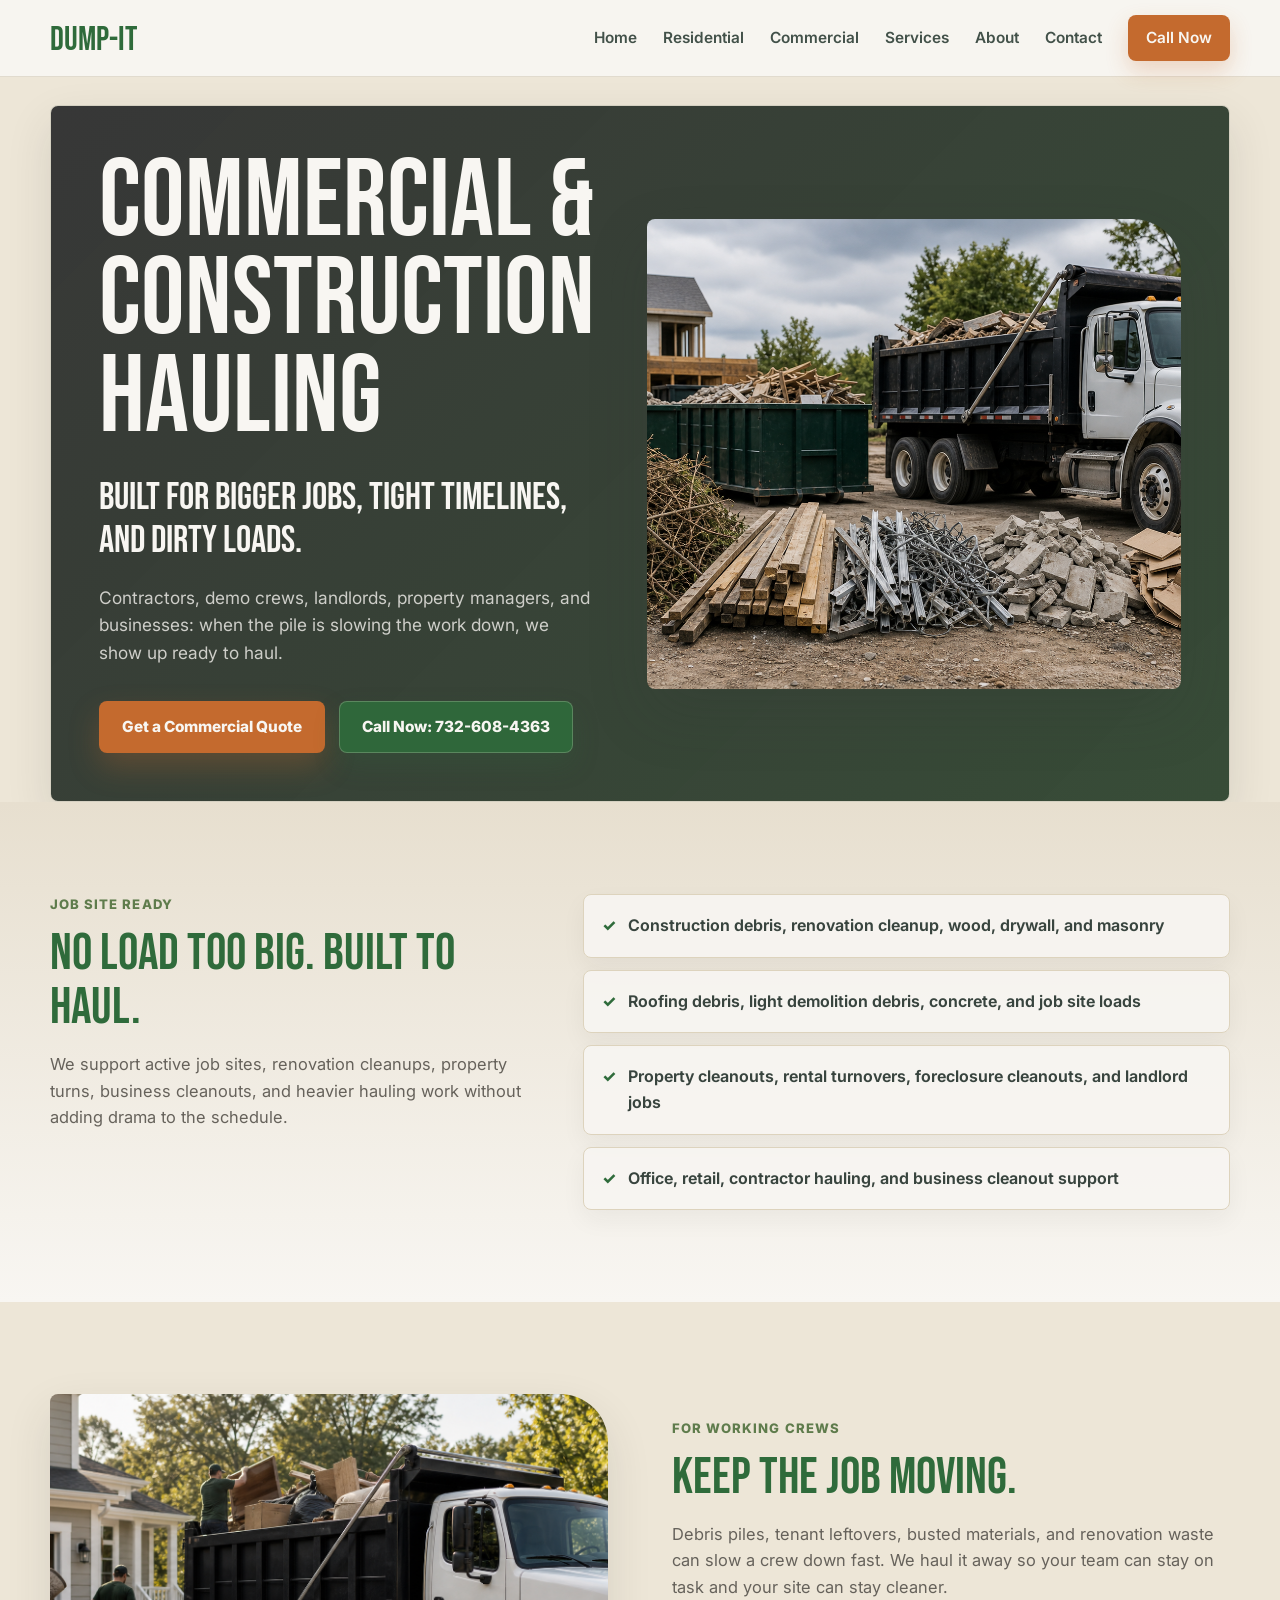
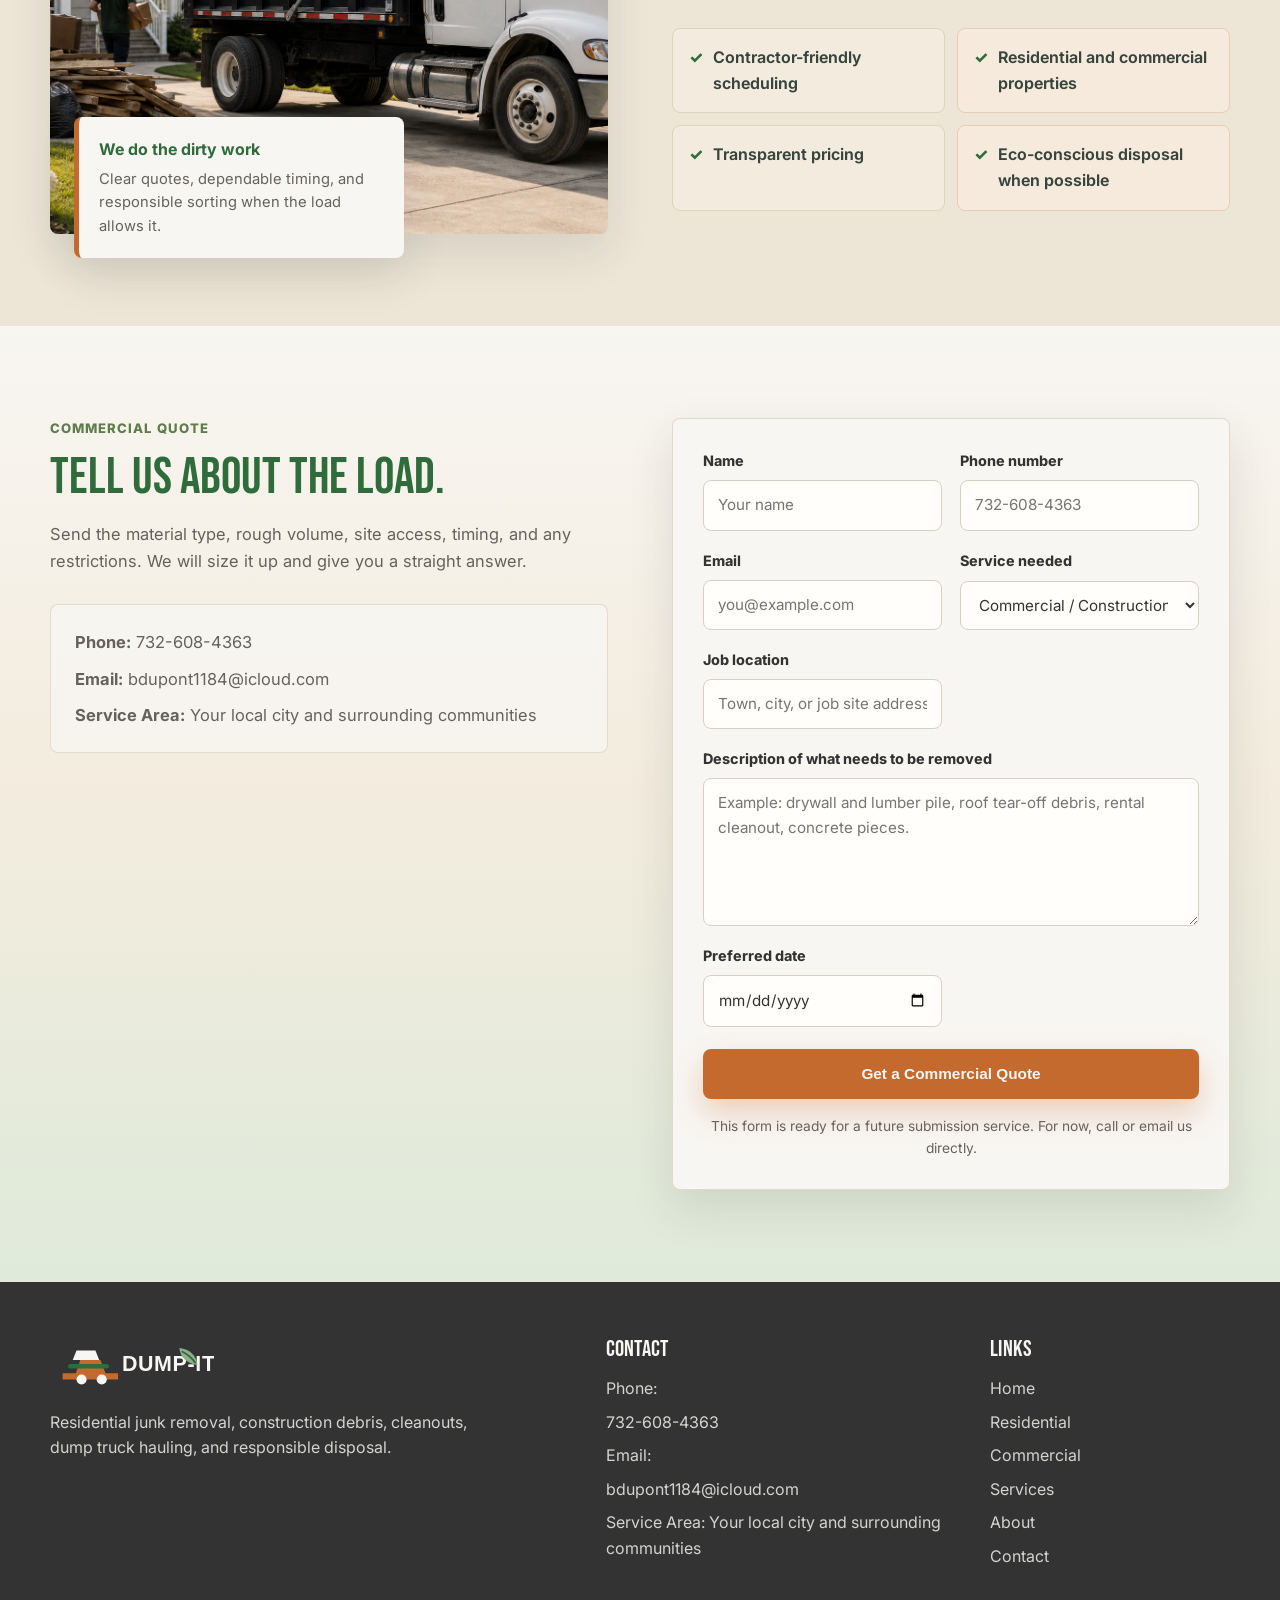
==== commercial.html @ 01b58455 "Add residential and commercial service paths" ====
<!DOCTYPE html>
<html lang="en">
  <head>
    <meta charset="UTF-8" />
    <meta name="viewport" content="width=device-width, initial-scale=1.0" />
    <meta
      name="description"
      content="DUMP-IT commercial and construction hauling for contractors, demolition crews, property managers, landlords, and job sites."
    />
    <title>Commercial & Construction Hauling | DUMP-IT</title>
    <link rel="preconnect" href="https://fonts.googleapis.com" />
    <link rel="preconnect" href="https://fonts.gstatic.com" crossorigin />
    <link
      href="https://fonts.googleapis.com/css2?family=Bebas+Neue&family=Inter:wght@400;500;600;700;800&display=swap"
      rel="stylesheet"
    />
    <link rel="stylesheet" href="styles.css" />
  </head>
  <body>
    <header class="site-header">
      <nav class="nav" aria-label="Primary navigation">
        <a class="brand" href="index.html" aria-label="DUMP-IT home">
          <span>DUMP-IT</span>
        </a>

        <button class="nav-toggle" type="button" aria-label="Open menu" aria-expanded="false">
          <span></span>
          <span></span>
          <span></span>
        </button>

        <div class="nav-links" data-nav-links>
          <a href="index.html">Home</a>
          <a href="residential.html">Residential</a>
          <a href="commercial.html">Commercial</a>
          <a href="index.html#services">Services</a>
          <a href="index.html#about">About</a>
          <a href="#contact">Contact</a>
          <a class="nav-call" href="tel:+17326084363">Call Now</a>
        </div>
      </nav>
    </header>

    <main>
      <section class="subpage-hero subpage-hero-dark section-shell">
        <div class="subpage-hero-copy">
          <h1>Commercial & Construction Hauling</h1>
          <p class="hero-tagline">Built for bigger jobs, tight timelines, and dirty loads.</p>
          <p class="hero-copy">
            Contractors, demo crews, landlords, property managers, and businesses:
            when the pile is slowing the work down, we show up ready to haul.
          </p>
          <div class="hero-actions">
            <a class="button button-primary" href="#contact">Get a Commercial Quote</a>
            <a class="button button-call" href="tel:+17326084363">Call Now: 732-608-4363</a>
          </div>
        </div>
        <div class="subpage-media">
          <img src="assets/eco-hauling.png" alt="Commercial hauling bins and sorted construction debris at a job site" />
        </div>
      </section>

      <section class="section section-services">
        <div class="section-shell subpage-grid">
          <div>
            <span class="section-label">Job Site Ready</span>
            <h2>No load too big. Built to haul.</h2>
            <p>
              We support active job sites, renovation cleanups, property turns,
              business cleanouts, and heavier hauling work without adding drama to the schedule.
            </p>
          </div>
          <div class="check-panel">
            <div><span aria-hidden="true">&#10003;</span> Construction debris, renovation cleanup, wood, drywall, and masonry</div>
            <div><span aria-hidden="true">&#10003;</span> Roofing debris, light demolition debris, concrete, and job site loads</div>
            <div><span aria-hidden="true">&#10003;</span> Property cleanouts, rental turnovers, foreclosure cleanouts, and landlord jobs</div>
            <div><span aria-hidden="true">&#10003;</span> Office, retail, contractor hauling, and business cleanout support</div>
          </div>
        </div>
      </section>

      <section class="section section-split">
        <div class="section-shell split-grid">
          <div class="image-stack">
            <img src="assets/hero-dump-truck.png" alt="Dump truck staged for contractor and commercial hauling work" />
            <div class="stack-card">
              <strong>We do the dirty work</strong>
              <span>Clear quotes, dependable timing, and responsible sorting when the load allows it.</span>
            </div>
          </div>
          <div class="split-content">
            <span class="section-label">For Working Crews</span>
            <h2>Keep the job moving.</h2>
            <p>
              Debris piles, tenant leftovers, busted materials, and renovation waste
              can slow a crew down fast. We haul it away so your team can stay on task
              and your site can stay cleaner.
            </p>
            <div class="benefit-list">
              <div><span aria-hidden="true">&#10003;</span> Contractor-friendly scheduling</div>
              <div><span aria-hidden="true">&#10003;</span> Residential and commercial properties</div>
              <div><span aria-hidden="true">&#10003;</span> Transparent pricing</div>
              <div><span aria-hidden="true">&#10003;</span> Eco-conscious disposal when possible</div>
            </div>
          </div>
        </div>
      </section>

      <section class="section section-contact" id="contact">
        <div class="section-shell contact-grid">
          <div class="contact-intro">
            <span class="section-label">Commercial Quote</span>
            <h2>Tell us about the load.</h2>
            <p>
              Send the material type, rough volume, site access, timing, and any
              restrictions. We will size it up and give you a straight answer.
            </p>
            <div class="contact-details">
              <!-- Update these business details here if they change later. -->
              <p><strong>Phone:</strong> <a href="tel:+17326084363">732-608-4363</a></p>
              <p><strong>Email:</strong> <a href="mailto:bdupont1184@icloud.com">bdupont1184@icloud.com</a></p>
              <p><strong>Service Area:</strong> Your local city and surrounding communities</p>
            </div>
          </div>

          <form class="quote-form" action="#" method="post">
            <div class="form-row">
              <label for="name">Name</label>
              <input id="name" name="name" type="text" placeholder="Your name" required />
            </div>
            <div class="form-row">
              <label for="phone">Phone number</label>
              <input id="phone" name="phone" type="tel" placeholder="732-608-4363" required />
            </div>
            <div class="form-row">
              <label for="email">Email</label>
              <input id="email" name="email" type="email" placeholder="you@example.com" />
            </div>
            <div class="form-row">
              <label for="service">Service needed</label>
              <select id="service" name="service" required>
                <option>Commercial / Construction Hauling</option>
                <option>Residential Junk Removal</option>
                <option>Not Sure Yet</option>
              </select>
            </div>
            <div class="form-row">
              <label for="location">Job location</label>
              <input id="location" name="location" type="text" placeholder="Town, city, or job site address" />
            </div>
            <div class="form-row full">
              <label for="description">Description of what needs to be removed</label>
              <textarea
                id="description"
                name="description"
                rows="5"
                placeholder="Example: drywall and lumber pile, roof tear-off debris, rental cleanout, concrete pieces."
              ></textarea>
            </div>
            <div class="form-row">
              <label for="date">Preferred date</label>
              <input id="date" name="date" type="date" />
            </div>
            <button class="button button-primary form-submit" type="submit">Get a Commercial Quote</button>
            <p class="form-note">This form is ready for a future submission service. For now, call or email us directly.</p>
          </form>
        </div>
      </section>
    </main>

    <footer class="footer">
      <div class="section-shell footer-grid">
        <div>
          <a class="brand footer-brand" href="index.html">
            <img class="brand-logo" src="assets/dump-it-logo.svg" alt="DUMP-IT" />
          </a>
          <p>Residential junk removal, construction debris, cleanouts, dump truck hauling, and responsible disposal.</p>
        </div>
        <div>
          <h3>Contact</h3>
          <p>Phone: <a href="tel:+17326084363">732-608-4363</a></p>
          <p>Email: <a href="mailto:bdupont1184@icloud.com">bdupont1184@icloud.com</a></p>
          <p>Service Area: Your local city and surrounding communities</p>
        </div>
        <div>
          <h3>Links</h3>
          <a href="index.html">Home</a>
          <a href="residential.html">Residential</a>
          <a href="commercial.html">Commercial</a>
          <a href="index.html#services">Services</a>
          <a href="index.html#about">About</a>
          <a href="#contact">Contact</a>
        </div>
      </div>
    </footer>

    <script src="script.js"></script>
  </body>
</html>
---- styles.css ----
:root {
  --forest: #2F6B3B;
  --sage: #8FAE8A;
  --sage-soft: #dfeada;
  --moss: #5f7c4c;
  --sand: #E8DFC8;
  --sand-soft: #f3ecde;
  --cream: #F8F6F2;
  --orange: #C46A2E;
  --orange-dark: #9f4f1f;
  --charcoal: #333333;
  --muted: #66625b;
  --line: #ddd3bd;
  --shadow: 0 18px 45px rgba(51, 51, 51, 0.12);
  --radius: 8px;
  --max-width: 1180px;
}

* {
  box-sizing: border-box;
}

html {
  scroll-behavior: smooth;
}

body {
  margin: 0;
  color: var(--charcoal);
  background: #ede6d7;
  font-family: "Inter", Arial, sans-serif;
  line-height: 1.6;
  overflow-x: hidden;
}

img {
  display: block;
  max-width: 100%;
}

a {
  color: inherit;
  text-decoration: none;
}

.site-header {
  position: sticky;
  top: 0;
  z-index: 20;
  background: rgba(248, 246, 242, 0.94);
  border-bottom: 1px solid rgba(222, 216, 202, 0.9);
  backdrop-filter: blur(16px);
}

.nav,
.section-shell {
  width: min(var(--max-width), calc(100% - 40px));
  margin: 0 auto;
}

.nav {
  min-height: 76px;
  display: flex;
  align-items: center;
  justify-content: space-between;
  gap: 24px;
}

.brand {
  display: inline-flex;
  align-items: center;
  gap: 10px;
  color: var(--forest);
  font-family: "Bebas Neue", "Arial Narrow", Arial, sans-serif;
  font-size: 2.15rem;
  font-weight: 400;
  letter-spacing: 0;
}

.brand span {
  display: inline-block;
  padding-top: 3px;
}

.brand-logo {
  width: 152px;
  height: auto;
  display: block;
  filter: drop-shadow(0 10px 18px rgba(31, 75, 53, 0.16));
}

.nav-links {
  display: flex;
  align-items: center;
  gap: 26px;
  color: #425149;
  font-size: 0.96rem;
  font-weight: 600;
}

.nav-links a {
  transition: color 180ms ease;
}

.nav-links a:hover {
  color: var(--forest);
}

.nav-call {
  padding: 11px 18px;
  color: var(--cream) !important;
  background: var(--orange);
  border-radius: var(--radius);
  box-shadow: 0 10px 22px rgba(196, 106, 46, 0.24);
}

.nav-toggle {
  display: none;
  width: 42px;
  height: 42px;
  border: 1px solid var(--line);
  border-radius: var(--radius);
  background: var(--cream);
}

.nav-toggle span {
  display: block;
  width: 18px;
  height: 2px;
  margin: 4px auto;
  background: var(--forest);
}

.hero {
  display: grid;
  grid-template-columns: 0.92fr 1.08fr;
  align-items: center;
  gap: 56px;
  width: min(var(--max-width), calc(100% - 40px));
  margin: 28px auto 0;
  padding: 48px;
  color: var(--cream);
  background:
    linear-gradient(135deg, rgba(51, 51, 51, 0.97), rgba(35, 46, 38, 0.96)),
    repeating-linear-gradient(45deg, rgba(248, 246, 242, 0.04) 0 1px, transparent 1px 14px);
  border: 1px solid rgba(232, 223, 200, 0.24);
  border-radius: 8px;
  box-shadow: var(--shadow);
}

.hero-content h1 {
  margin: 0;
  color: var(--cream);
  font-size: clamp(4rem, 11vw, 8.8rem);
  line-height: 0.86;
  font-family: "Bebas Neue", "Arial Narrow", Arial, sans-serif;
  font-weight: 400;
  letter-spacing: 0;
}

.hero-content,
.split-content,
.about-copy,
.contact-intro {
  min-width: 0;
}

.hero-tagline {
  margin: 28px 0 0;
  max-width: 560px;
  color: var(--sand);
  font-size: clamp(1.55rem, 3vw, 2.45rem);
  line-height: 1.12;
  font-family: "Bebas Neue", "Arial Narrow", Arial, sans-serif;
  font-weight: 400;
}

.hero-copy {
  max-width: 620px;
  margin: 22px 0 0;
  color: rgba(248, 246, 242, 0.78);
  font-size: 1.08rem;
}

.hero-actions {
  display: flex;
  flex-wrap: wrap;
  gap: 14px;
  margin-top: 34px;
}

.button {
  display: inline-flex;
  min-height: 50px;
  align-items: center;
  justify-content: center;
  border: 1px solid transparent;
  border-radius: var(--radius);
  padding: 13px 22px;
  font-size: 0.96rem;
  font-weight: 800;
  transition: transform 180ms ease, box-shadow 180ms ease, background 180ms ease, border-color 180ms ease;
}

.button:hover {
  transform: translateY(-2px);
}

.button-primary {
  color: var(--cream);
  background: var(--orange);
  box-shadow: 0 14px 30px rgba(196, 106, 46, 0.28);
}

.button-primary:hover {
  background: var(--orange-dark);
  box-shadow: 0 18px 36px rgba(196, 106, 46, 0.34);
}

.button-secondary {
  color: var(--forest);
  background: var(--cream);
  border-color: var(--line);
}

.button-secondary:hover {
  background: var(--sage-soft);
  border-color: var(--sage);
}

.button-call {
  color: var(--cream);
  background: rgba(47, 107, 59, 0.92);
  border-color: rgba(143, 174, 138, 0.45);
  box-shadow: 0 12px 26px rgba(47, 107, 59, 0.22);
}

.button-call:hover {
  background: var(--forest);
  box-shadow: 0 16px 32px rgba(47, 107, 59, 0.28);
}

.hero-media {
  position: relative;
  min-height: 520px;
  overflow: hidden;
  border-radius: 8px;
  background: var(--sand);
  box-shadow: 0 24px 60px rgba(0, 0, 0, 0.26);
}

.hero-media img {
  width: 100%;
  height: 100%;
  min-height: 520px;
  object-fit: cover;
}

.hero-note {
  position: absolute;
  right: 22px;
  bottom: 22px;
  width: min(280px, calc(100% - 44px));
  padding: 18px;
  color: var(--charcoal);
  background: rgba(248, 246, 242, 0.92);
  border: 1px solid rgba(255, 255, 255, 0.68);
  border-left: 5px solid var(--orange);
  border-radius: var(--radius);
  box-shadow: 0 16px 34px rgba(31, 75, 53, 0.16);
  backdrop-filter: blur(14px);
}

.path-section {
  padding: 30px 0 68px;
}

.path-grid {
  display: grid;
  grid-template-columns: repeat(2, minmax(0, 1fr));
  gap: 22px;
}

.path-card {
  min-height: 310px;
  padding: 32px;
  display: flex;
  flex-direction: column;
  align-items: flex-start;
  background:
    linear-gradient(180deg, rgba(248, 246, 242, 0.98), rgba(243, 236, 222, 0.94));
  border: 1px solid rgba(222, 216, 202, 0.95);
  border-radius: var(--radius);
  box-shadow: var(--shadow);
  transition: transform 180ms ease, box-shadow 180ms ease, border-color 180ms ease;
}

.path-card:hover {
  transform: translateY(-5px);
  border-color: rgba(47, 107, 59, 0.32);
  box-shadow: 0 22px 48px rgba(51, 51, 51, 0.14);
}

.path-card h3 {
  font-size: 2rem;
}

.path-card p {
  flex: 1;
  margin: 12px 0 24px;
  color: var(--muted);
}

.path-card .button {
  width: 100%;
}

.hero-note strong,
.hero-note span {
  display: block;
}

.hero-note strong {
  color: var(--forest);
  font-size: 0.98rem;
}

.hero-note span {
  margin-top: 4px;
  color: var(--muted);
  font-size: 0.88rem;
}

.section {
  padding: 92px 0;
}

.section-services,
.section-process {
  background: linear-gradient(180deg, #e7dfcf 0%, var(--cream) 100%);
}

.section-heading {
  max-width: 720px;
  margin-bottom: 38px;
}

.section-heading.compact {
  text-align: center;
  margin-inline: auto;
}

.section-label {
  display: block;
  margin-bottom: 12px;
  color: var(--moss);
  font-size: 0.82rem;
  font-weight: 800;
  letter-spacing: 0.08em;
  text-transform: uppercase;
}

h2 {
  margin: 0;
  color: var(--forest);
  font-size: clamp(2rem, 4vw, 3.7rem);
  line-height: 1.05;
  font-family: "Bebas Neue", "Arial Narrow", Arial, sans-serif;
  font-weight: 400;
  letter-spacing: 0;
}

h3 {
  margin: 0;
  color: var(--charcoal);
  line-height: 1.2;
  font-family: "Bebas Neue", "Arial Narrow", Arial, sans-serif;
  font-size: 1.45rem;
  font-weight: 400;
  letter-spacing: 0.01em;
}

.section-heading p,
.split-content p,
.about-copy p,
.contact-intro p {
  color: var(--muted);
  font-size: 1.03rem;
}

.service-grid {
  display: grid;
  grid-template-columns: repeat(2, 1fr);
  gap: 16px;
}

.service-card {
  min-height: 178px;
  padding: 28px;
  display: grid;
  grid-template-columns: auto 1fr;
  align-items: start;
  column-gap: 18px;
  background: rgba(248, 246, 242, 0.92);
  border: 1px solid rgba(222, 216, 202, 0.82);
  border-radius: var(--radius);
  box-shadow: 0 10px 28px rgba(39, 48, 43, 0.06);
  transition: transform 180ms ease, box-shadow 180ms ease, border-color 180ms ease;
}

.service-card:hover {
  transform: translateY(-5px);
  border-color: rgba(196, 106, 46, 0.4);
  box-shadow: 0 20px 42px rgba(51, 51, 51, 0.1), 0 10px 24px rgba(196, 106, 46, 0.12);
}

.icon-wrap {
  width: 48px;
  height: 48px;
  display: grid;
  place-items: center;
  margin-bottom: 22px;
  color: var(--forest);
  background: var(--sage-soft);
  border-radius: var(--radius);
}

.service-card .icon-wrap {
  grid-row: span 2;
  margin-bottom: 0;
}

.service-card:nth-child(even) .icon-wrap {
  color: var(--orange);
  background: #f4ddcd;
}

.icon-wrap svg {
  width: 26px;
  height: 26px;
  fill: currentColor;
}

.service-card p,
.process-step p {
  color: var(--muted);
  margin-bottom: 0;
}

.service-card p {
  grid-column: 2;
  margin-top: 8px;
}

.split-grid,
.about-grid,
.contact-grid {
  display: grid;
  grid-template-columns: 1fr 1fr;
  align-items: center;
  gap: 64px;
}

.image-stack {
  position: relative;
}

.image-stack img,
.about-media img {
  width: 100%;
  min-height: 440px;
  object-fit: cover;
  border-radius: 8px 48px 8px 8px;
  box-shadow: var(--shadow);
}

.stack-card {
  position: absolute;
  left: 24px;
  bottom: -24px;
  width: min(330px, calc(100% - 48px));
  padding: 20px;
  background: var(--cream);
  border-left: 5px solid var(--orange);
  border-radius: var(--radius);
  box-shadow: var(--shadow);
}

.stack-card strong,
.stack-card span {
  display: block;
}

.stack-card strong {
  color: var(--forest);
}

.stack-card span {
  margin-top: 5px;
  color: var(--muted);
  font-size: 0.92rem;
}

.benefit-list {
  display: grid;
  grid-template-columns: repeat(2, minmax(0, 1fr));
  gap: 12px;
  margin-top: 28px;
}

.benefit-list div {
  display: flex;
  align-items: flex-start;
  gap: 10px;
  min-height: 58px;
  padding: 16px;
  background: var(--sand-soft);
  border: 1px solid var(--line);
  border-radius: var(--radius);
  color: #38443e;
  font-weight: 650;
}

.benefit-list div:nth-child(even) {
  background: #f5eadc;
  border-color: #e7cdb7;
}

.benefit-list span {
  color: var(--forest);
  font-weight: 800;
}

.process-grid {
  display: grid;
  grid-template-columns: repeat(3, 1fr);
  gap: 22px;
  counter-reset: steps;
}

.process-step {
  position: relative;
  overflow: hidden;
  min-height: 245px;
  padding: 34px;
  background: var(--forest);
  border-radius: var(--radius);
  color: var(--cream);
}

.process-step:nth-child(2) {
  background: #5e7d54;
}

.process-step:nth-child(3) {
  background: var(--moss);
}

.process-step span {
  display: block;
  margin-bottom: 54px;
  color: rgba(248, 246, 242, 0.68);
  font-size: 0.95rem;
  font-weight: 800;
}

.process-step h3 {
  color: var(--cream);
  font-size: 1.35rem;
}

.process-step p {
  color: rgba(248, 246, 242, 0.78);
}

.about-grid {
  align-items: stretch;
}

.about-media {
  position: relative;
}

.about-copy {
  align-self: center;
}

.about-copy p {
  max-width: 610px;
}

.section-contact {
  background: linear-gradient(180deg, var(--cream) 0%, var(--sand-soft) 48%, var(--sage-soft) 100%);
}

.subpage-hero {
  display: grid;
  grid-template-columns: 0.92fr 1.08fr;
  align-items: center;
  gap: 52px;
  margin: 28px auto 0;
  padding: 48px;
  color: var(--charcoal);
  background:
    linear-gradient(135deg, rgba(248, 246, 242, 0.98), rgba(232, 223, 200, 0.86));
  border: 1px solid rgba(222, 216, 202, 0.95);
  border-radius: var(--radius);
  box-shadow: var(--shadow);
}

.subpage-hero-dark {
  color: var(--cream);
  background:
    linear-gradient(135deg, rgba(51, 51, 51, 0.98), rgba(47, 70, 48, 0.96)),
    repeating-linear-gradient(45deg, rgba(248, 246, 242, 0.04) 0 1px, transparent 1px 15px);
}

.subpage-hero h1 {
  margin: 0;
  color: var(--forest);
  font-size: clamp(3.5rem, 8.5vw, 7rem);
  line-height: 0.9;
  font-family: "Bebas Neue", "Arial Narrow", Arial, sans-serif;
  font-weight: 400;
  letter-spacing: 0;
}

.subpage-hero-dark h1,
.subpage-hero-dark .hero-tagline {
  color: var(--cream);
}

.subpage-hero-dark .hero-copy {
  color: rgba(248, 246, 242, 0.78);
}

.subpage-hero:not(.subpage-hero-dark) .hero-copy {
  color: var(--muted);
}

.subpage-media {
  overflow: hidden;
  border-radius: 8px 48px 8px 8px;
  box-shadow: 0 24px 60px rgba(51, 51, 51, 0.18);
}

.subpage-media img {
  width: 100%;
  min-height: 470px;
  object-fit: cover;
}

.subpage-grid {
  display: grid;
  grid-template-columns: 0.85fr 1.15fr;
  gap: 54px;
  align-items: start;
}

.subpage-grid p {
  color: var(--muted);
  font-size: 1.03rem;
}

.check-panel {
  display: grid;
  gap: 12px;
}

.check-panel div {
  display: flex;
  gap: 12px;
  padding: 18px;
  color: #38443e;
  background: rgba(248, 246, 242, 0.9);
  border: 1px solid var(--line);
  border-radius: var(--radius);
  box-shadow: 0 10px 24px rgba(39, 48, 43, 0.05);
  font-weight: 650;
}

.check-panel span {
  color: var(--forest);
  font-weight: 800;
}

.contact-grid {
  align-items: start;
}

.contact-details {
  margin-top: 30px;
  padding: 24px;
  background: rgba(248, 246, 242, 0.78);
  border: 1px solid rgba(222, 216, 202, 0.85);
  border-radius: var(--radius);
}

.contact-details p {
  margin: 0 0 10px;
}

.contact-details p:last-child {
  margin-bottom: 0;
}

.quote-form {
  display: grid;
  grid-template-columns: repeat(2, 1fr);
  gap: 18px;
  padding: 30px;
  background: var(--cream);
  border: 1px solid rgba(222, 216, 202, 0.9);
  border-radius: var(--radius);
  box-shadow: var(--shadow);
}

.form-row {
  display: grid;
  gap: 8px;
}

.form-row.full,
.form-submit,
.form-note {
  grid-column: 1 / -1;
}

label {
  color: var(--charcoal);
  font-size: 0.9rem;
  font-weight: 750;
}

input,
select,
textarea {
  width: 100%;
  min-height: 48px;
  border: 1px solid #d7d0c1;
  border-radius: var(--radius);
  padding: 12px 14px;
  color: var(--charcoal);
  background: #fffefb;
  font: inherit;
  font-size: 0.95rem;
  outline: none;
  transition: border-color 160ms ease, box-shadow 160ms ease;
}

textarea {
  resize: vertical;
}

input:focus,
select:focus,
textarea:focus {
  border-color: var(--orange);
  box-shadow: 0 0 0 4px rgba(196, 106, 46, 0.2);
}

.form-submit {
  width: 100%;
  margin-top: 4px;
  cursor: pointer;
}

.form-note {
  margin: -2px 0 0;
  color: var(--muted);
  font-size: 0.86rem;
  text-align: center;
}

.footer {
  padding: 54px 0;
  color: rgba(248, 246, 242, 0.82);
  background: var(--charcoal);
}

.footer-grid {
  display: grid;
  grid-template-columns: 1.5fr 1fr 0.7fr;
  gap: 42px;
}

.footer-brand {
  color: var(--cream);
}

.footer .brand-logo {
  width: 164px;
  filter: none;
}

.footer h3 {
  color: var(--cream);
  margin-bottom: 12px;
}

.footer p {
  max-width: 440px;
  margin: 8px 0;
}

.footer a:not(.brand) {
  display: block;
  margin: 8px 0;
  color: rgba(248, 246, 242, 0.82);
}

.footer a:hover {
  color: var(--cream);
}

@media (max-width: 960px) {
  .hero,
  .subpage-hero,
  .split-grid,
  .about-grid,
  .contact-grid,
  .subpage-grid {
    grid-template-columns: 1fr;
  }

  .hero,
  .subpage-hero {
    gap: 34px;
    padding: 38px;
  }

  .hero-media,
  .hero-media img {
    min-height: 430px;
  }

  .service-grid,
  .process-grid,
  .path-grid,
  .footer-grid {
    grid-template-columns: 1fr 1fr;
  }

  .contact-intro {
    max-width: 680px;
  }
}

@media (max-width: 760px) {
  .nav,
  .section-shell {
    width: min(100% - 28px, var(--max-width));
  }

  .nav {
    min-height: 66px;
  }

  .nav-toggle {
    display: block;
  }

  .nav-links {
    position: absolute;
    top: 66px;
    left: 14px;
    right: 14px;
    display: none;
    flex-direction: column;
    align-items: stretch;
    gap: 0;
    padding: 12px;
    background: var(--cream);
    border: 1px solid var(--line);
    border-radius: var(--radius);
    box-shadow: var(--shadow);
  }

  .nav-links.is-open {
    display: flex;
  }

  .nav-links a {
    padding: 13px 12px;
  }

  .nav-call {
    margin-top: 6px;
    text-align: center;
  }

  .hero {
    width: min(100% - 28px, var(--max-width));
    padding: 30px 22px 32px;
  }

  .subpage-hero {
    width: min(100% - 28px, var(--max-width));
    padding: 30px 22px 32px;
  }

  .hero-content h1 {
    font-size: clamp(2.85rem, 15.5vw, 4rem);
  }

  .subpage-hero h1 {
    font-size: clamp(2.8rem, 14.5vw, 4.2rem);
  }

  .hero-copy {
    max-width: 100%;
    font-size: 1rem;
    overflow-wrap: break-word;
  }

  .hero-media,
  .hero-media img,
  .subpage-media img,
  .image-stack img,
  .about-media img {
    min-height: 320px;
  }

  .hero-note {
    position: static;
    width: auto;
    margin: 14px;
  }

  .section {
    padding: 66px 0;
  }

  .section-heading {
    margin-bottom: 28px;
  }

  .service-grid,
  .process-grid,
  .benefit-list,
  .path-grid,
  .footer-grid,
  .quote-form {
    grid-template-columns: 1fr;
  }

  .quote-form {
    padding: 22px;
  }

  .stack-card {
    position: static;
    width: auto;
    margin: 14px 0 0;
  }
}

@media (max-width: 480px) {
  .brand {
    font-size: 1.82rem;
  }

  .brand-logo {
    width: 126px;
  }

  .hero-actions {
    flex-direction: column;
  }

  .button {
    width: 100%;
  }

  .service-card,
  .process-step,
  .path-card {
    padding: 24px;
  }

  .service-card {
    grid-template-columns: 1fr;
  }

  .service-card .icon-wrap,
  .service-card p {
    grid-column: 1;
  }
}

@media (prefers-reduced-motion: reduce) {
  *,
  *::before,
  *::after {
    scroll-behavior: auto !important;
    transition: none !important;
  }
}
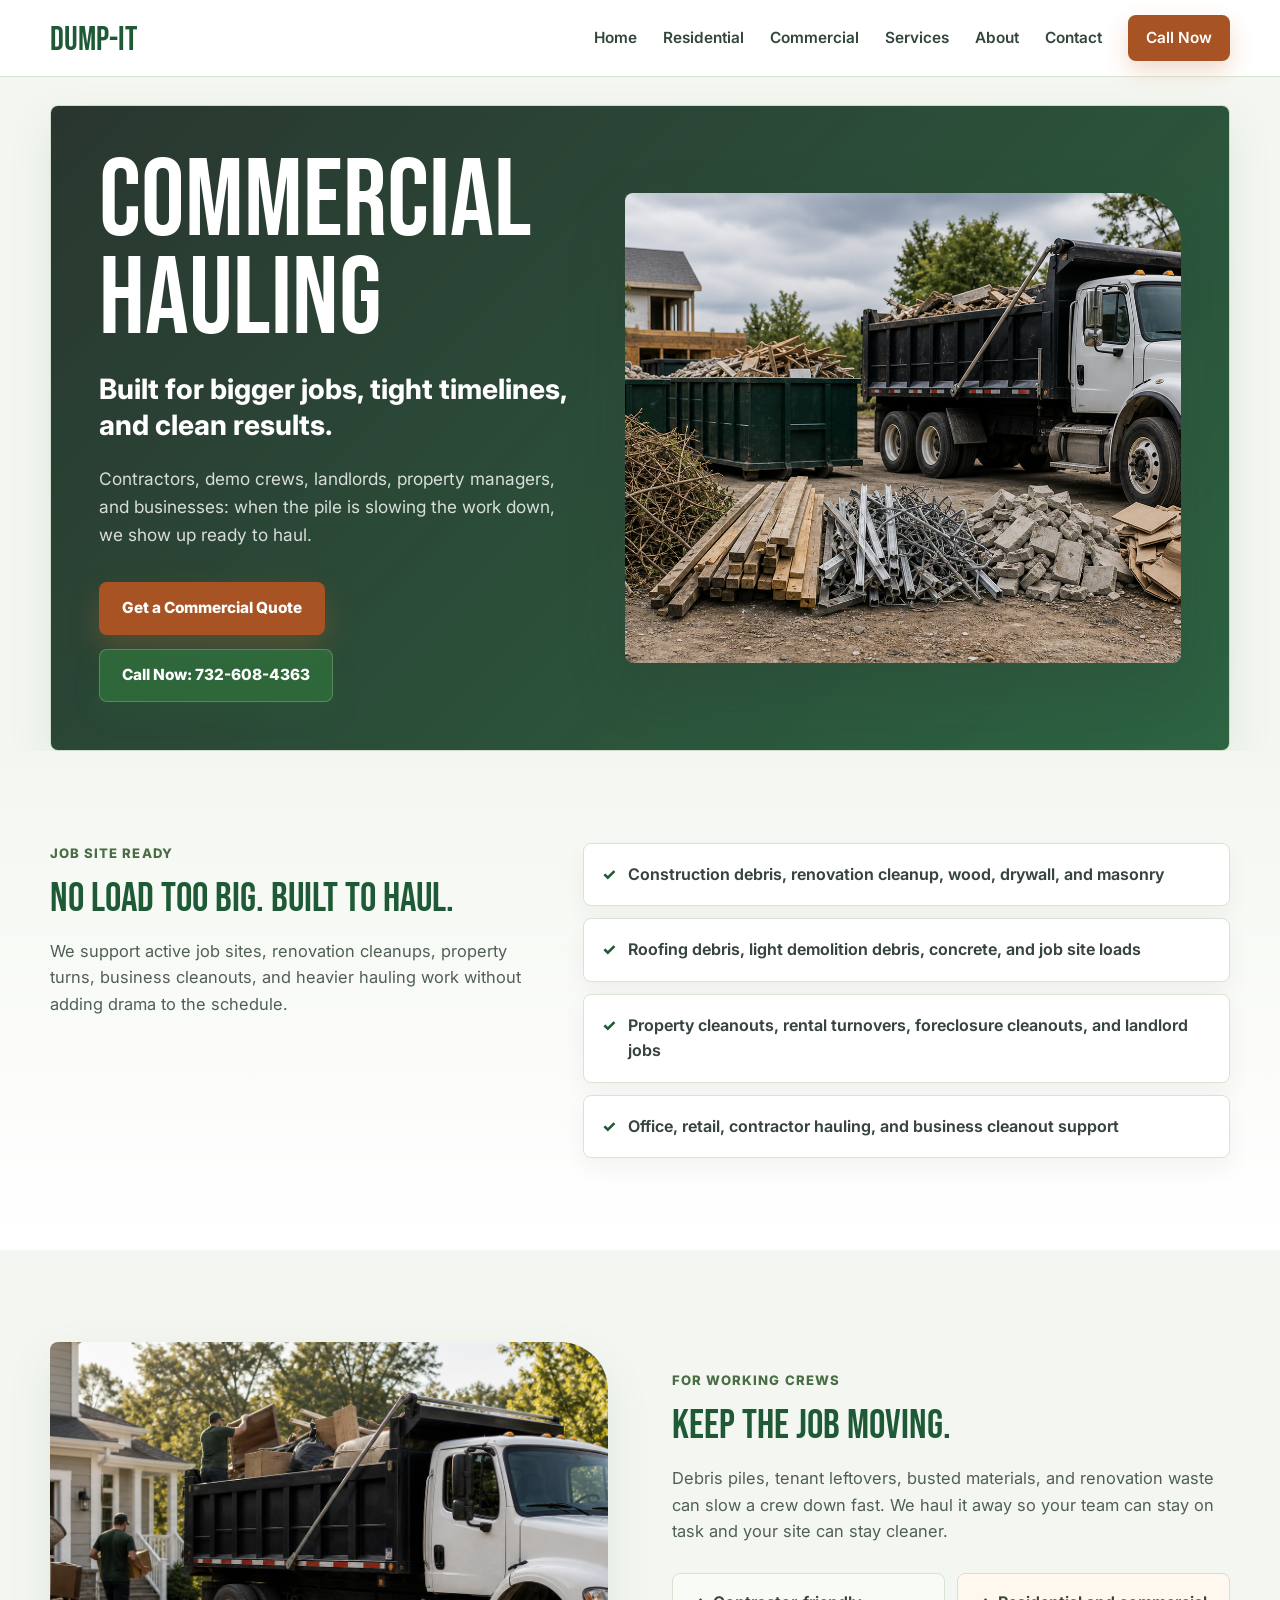
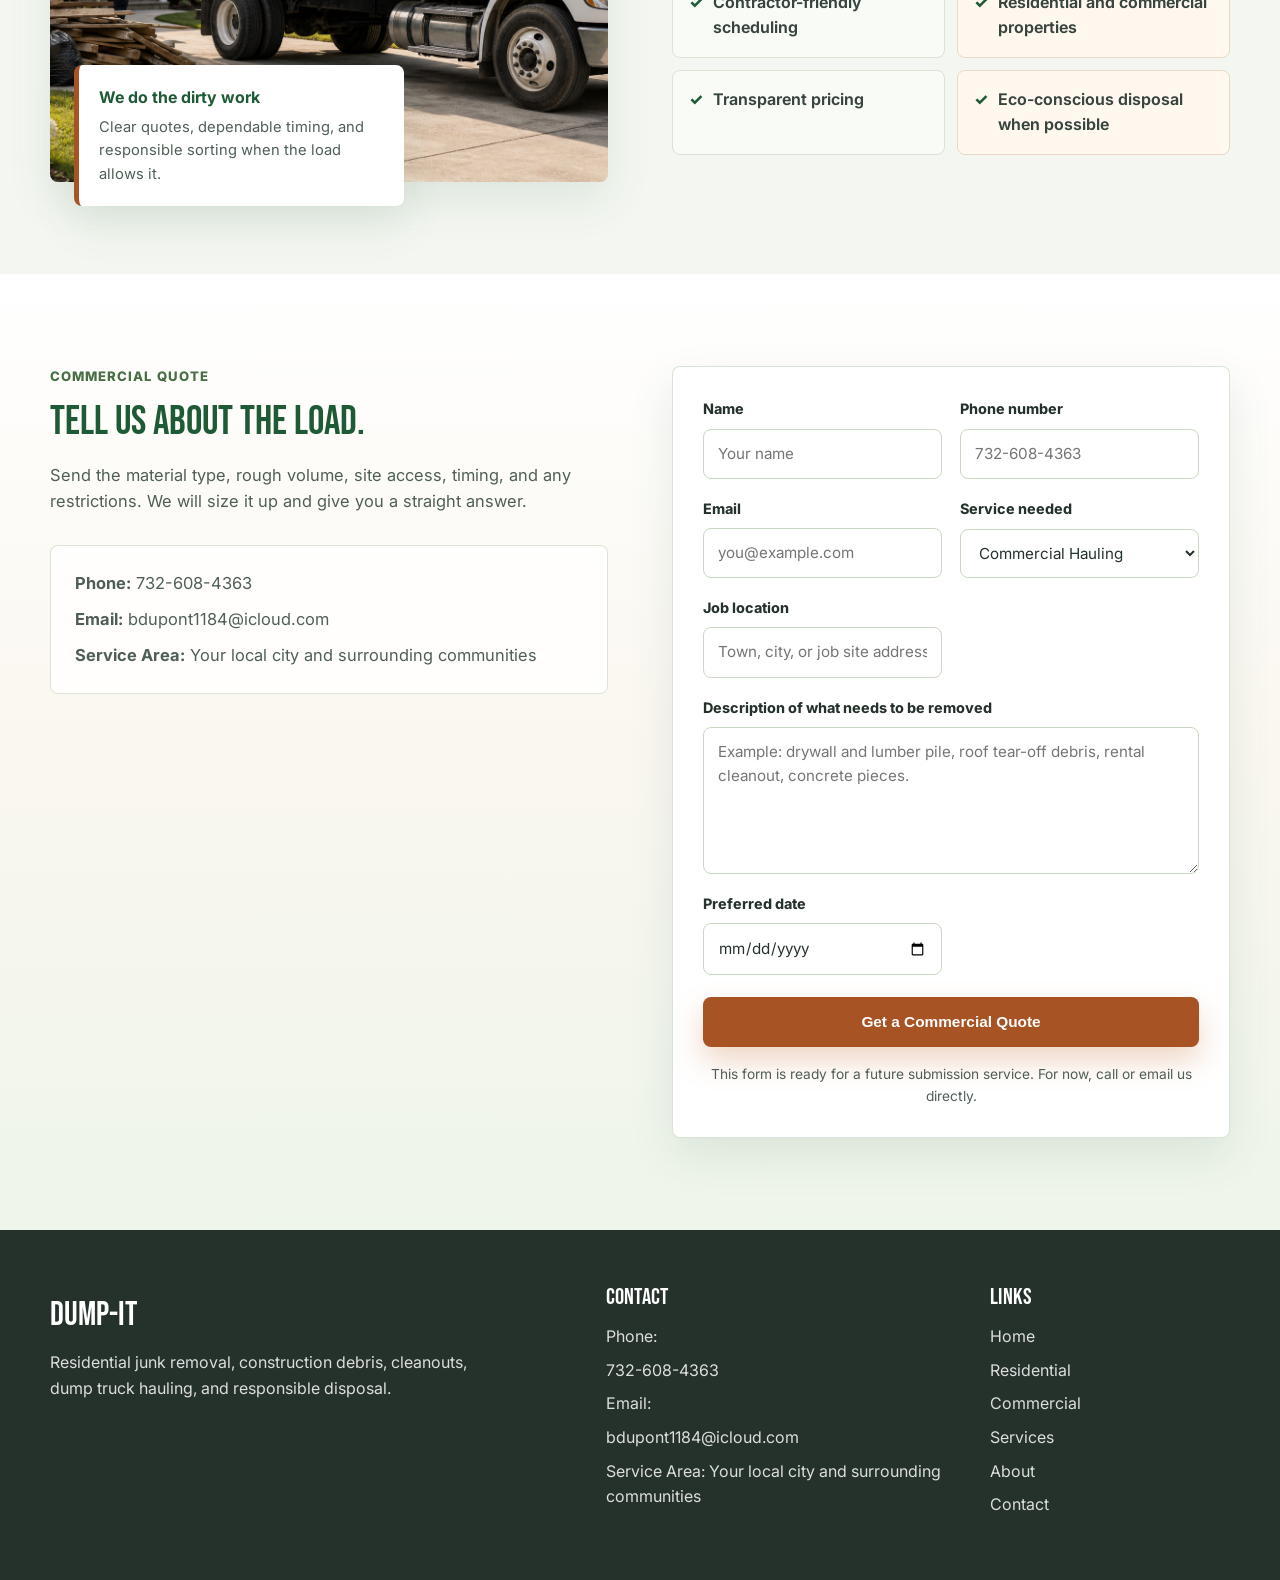
==== commit fdcf3ccf: "Refine homepage paths and footer branding" ====
--- a/commercial.html
+++ b/commercial.html
@@ -5,9 +5,9 @@
     <meta name="viewport" content="width=device-width, initial-scale=1.0" />
     <meta
       name="description"
-      content="DUMP-IT commercial and construction hauling for contractors, demolition crews, property managers, landlords, and job sites."
+      content="DUMP-IT commercial hauling for businesses, contractors, property managers, landlords, cleanouts, and job sites."
     />
-    <title>Commercial & Construction Hauling | DUMP-IT</title>
+    <title>Commercial Hauling | DUMP-IT</title>
     <link rel="preconnect" href="https://fonts.googleapis.com" />
     <link rel="preconnect" href="https://fonts.gstatic.com" crossorigin />
     <link
@@ -44,8 +44,8 @@
     <main>
       <section class="subpage-hero subpage-hero-dark section-shell">
         <div class="subpage-hero-copy">
-          <h1>Commercial & Construction Hauling</h1>
-          <p class="hero-tagline">Built for bigger jobs, tight timelines, and dirty loads.</p>
+          <h1>Commercial Hauling</h1>
+          <p class="hero-tagline">Built for bigger jobs, tight timelines, and clean results.</p>
           <p class="hero-copy">
             Contractors, demo crews, landlords, property managers, and businesses:
             when the pile is slowing the work down, we show up ready to haul.
@@ -139,7 +139,7 @@
             <div class="form-row">
               <label for="service">Service needed</label>
               <select id="service" name="service" required>
-                <option>Commercial / Construction Hauling</option>
+                <option>Commercial Hauling</option>
                 <option>Residential Junk Removal</option>
                 <option>Not Sure Yet</option>
               </select>
@@ -172,7 +172,7 @@
       <div class="section-shell footer-grid">
         <div>
           <a class="brand footer-brand" href="index.html">
-            <img class="brand-logo" src="assets/dump-it-logo.svg" alt="DUMP-IT" />
+            <span>DUMP-IT</span>
           </a>
           <p>Residential junk removal, construction debris, cleanouts, dump truck hauling, and responsible disposal.</p>
         </div>
--- a/styles.css
+++ b/styles.css
@@ -1,17 +1,17 @@
 :root {
-  --forest: #2F6B3B;
-  --sage: #8FAE8A;
-  --sage-soft: #dfeada;
-  --moss: #5f7c4c;
-  --sand: #E8DFC8;
-  --sand-soft: #f3ecde;
-  --cream: #F8F6F2;
-  --orange: #C46A2E;
-  --orange-dark: #9f4f1f;
-  --charcoal: #333333;
-  --muted: #66625b;
-  --line: #ddd3bd;
-  --shadow: 0 18px 45px rgba(51, 51, 51, 0.12);
+  --forest: #1F5A36;
+  --sage: #9DBA92;
+  --sage-soft: #EEF5EA;
+  --moss: #496E45;
+  --sand: #EFE6D2;
+  --sand-soft: #FAF7EF;
+  --cream: #FFFFFF;
+  --orange: #A85324;
+  --orange-dark: #823E17;
+  --charcoal: #25322B;
+  --muted: #4F5F56;
+  --line: #D9E3D4;
+  --shadow: 0 18px 45px rgba(31, 90, 54, 0.1);
   --radius: 8px;
   --max-width: 1180px;
 }
@@ -27,7 +27,7 @@
 body {
   margin: 0;
   color: var(--charcoal);
-  background: #ede6d7;
+  background: #F4F7F1;
   font-family: "Inter", Arial, sans-serif;
   line-height: 1.6;
   overflow-x: hidden;
@@ -47,8 +47,8 @@
   position: sticky;
   top: 0;
   z-index: 20;
-  background: rgba(248, 246, 242, 0.94);
-  border-bottom: 1px solid rgba(222, 216, 202, 0.9);
+  background: rgba(255, 255, 255, 0.94);
+  border-bottom: 1px solid rgba(217, 227, 212, 0.95);
   backdrop-filter: blur(16px);
 }
 
@@ -93,7 +93,7 @@
   display: flex;
   align-items: center;
   gap: 26px;
-  color: #425149;
+  color: #33463A;
   font-size: 0.96rem;
   font-weight: 600;
 }
@@ -108,7 +108,7 @@
 
 .nav-call {
   padding: 11px 18px;
-  color: var(--cream) !important;
+  color: #fff !important;
   background: var(--orange);
   border-radius: var(--radius);
   box-shadow: 0 10px 22px rgba(196, 106, 46, 0.24);
@@ -139,20 +139,20 @@
   width: min(var(--max-width), calc(100% - 40px));
   margin: 28px auto 0;
   padding: 48px;
-  color: var(--cream);
+  color: var(--charcoal);
   background:
-    linear-gradient(135deg, rgba(51, 51, 51, 0.97), rgba(35, 46, 38, 0.96)),
-    repeating-linear-gradient(45deg, rgba(248, 246, 242, 0.04) 0 1px, transparent 1px 14px);
-  border: 1px solid rgba(232, 223, 200, 0.24);
+    linear-gradient(135deg, rgba(255, 255, 255, 0.98), rgba(238, 245, 234, 0.94)),
+    repeating-linear-gradient(45deg, rgba(31, 90, 54, 0.035) 0 1px, transparent 1px 16px);
+  border: 1px solid rgba(217, 227, 212, 0.95);
   border-radius: 8px;
   box-shadow: var(--shadow);
 }
 
 .hero-content h1 {
   margin: 0;
-  color: var(--cream);
-  font-size: clamp(4rem, 11vw, 8.8rem);
-  line-height: 0.86;
+  color: var(--forest);
+  font-size: clamp(3.35rem, 7.5vw, 6.4rem);
+  line-height: 0.96;
   font-family: "Bebas Neue", "Arial Narrow", Arial, sans-serif;
   font-weight: 400;
   letter-spacing: 0;
@@ -166,19 +166,19 @@
 }
 
 .hero-tagline {
-  margin: 28px 0 0;
+  margin: 22px 0 0;
   max-width: 560px;
-  color: var(--sand);
-  font-size: clamp(1.55rem, 3vw, 2.45rem);
-  line-height: 1.12;
-  font-family: "Bebas Neue", "Arial Narrow", Arial, sans-serif;
-  font-weight: 400;
+  color: #304D37;
+  font-size: clamp(1.25rem, 2.2vw, 1.75rem);
+  line-height: 1.28;
+  font-family: "Inter", Arial, sans-serif;
+  font-weight: 750;
 }
 
 .hero-copy {
   max-width: 620px;
   margin: 22px 0 0;
-  color: rgba(248, 246, 242, 0.78);
+  color: var(--muted);
   font-size: 1.08rem;
 }
 
@@ -207,7 +207,7 @@
 }
 
 .button-primary {
-  color: var(--cream);
+  color: #fff;
   background: var(--orange);
   box-shadow: 0 14px 30px rgba(196, 106, 46, 0.28);
 }
@@ -219,7 +219,7 @@
 
 .button-secondary {
   color: var(--forest);
-  background: var(--cream);
+  background: #fff;
   border-color: var(--line);
 }
 
@@ -229,7 +229,7 @@
 }
 
 .button-call {
-  color: var(--cream);
+  color: #fff;
   background: rgba(47, 107, 59, 0.92);
   border-color: rgba(143, 174, 138, 0.45);
   box-shadow: 0 12px 26px rgba(47, 107, 59, 0.22);
@@ -245,8 +245,8 @@
   min-height: 520px;
   overflow: hidden;
   border-radius: 8px;
-  background: var(--sand);
-  box-shadow: 0 24px 60px rgba(0, 0, 0, 0.26);
+  background: var(--sage-soft);
+  box-shadow: 0 24px 60px rgba(31, 90, 54, 0.18);
 }
 
 .hero-media img {
@@ -263,8 +263,8 @@
   width: min(280px, calc(100% - 44px));
   padding: 18px;
   color: var(--charcoal);
-  background: rgba(248, 246, 242, 0.92);
-  border: 1px solid rgba(255, 255, 255, 0.68);
+  background: rgba(255, 255, 255, 0.94);
+  border: 1px solid rgba(255, 255, 255, 0.78);
   border-left: 5px solid var(--orange);
   border-radius: var(--radius);
   box-shadow: 0 16px 34px rgba(31, 75, 53, 0.16);
@@ -288,8 +288,8 @@
   flex-direction: column;
   align-items: flex-start;
   background:
-    linear-gradient(180deg, rgba(248, 246, 242, 0.98), rgba(243, 236, 222, 0.94));
-  border: 1px solid rgba(222, 216, 202, 0.95);
+    linear-gradient(180deg, rgba(255, 255, 255, 0.99), rgba(250, 247, 239, 0.96));
+  border: 1px solid rgba(217, 227, 212, 0.95);
   border-radius: var(--radius);
   box-shadow: var(--shadow);
   transition: transform 180ms ease, box-shadow 180ms ease, border-color 180ms ease;
@@ -302,7 +302,7 @@
 }
 
 .path-card h3 {
-  font-size: 2rem;
+  font-size: 1.72rem;
 }
 
 .path-card p {
@@ -337,7 +337,7 @@
 
 .section-services,
 .section-process {
-  background: linear-gradient(180deg, #e7dfcf 0%, var(--cream) 100%);
+  background: linear-gradient(180deg, #F4F7F1 0%, #FFFFFF 100%);
 }
 
 .section-heading {
@@ -363,8 +363,8 @@
 h2 {
   margin: 0;
   color: var(--forest);
-  font-size: clamp(2rem, 4vw, 3.7rem);
-  line-height: 1.05;
+  font-size: clamp(1.9rem, 3.2vw, 3rem);
+  line-height: 1.12;
   font-family: "Bebas Neue", "Arial Narrow", Arial, sans-serif;
   font-weight: 400;
   letter-spacing: 0;
@@ -401,8 +401,8 @@
   grid-template-columns: auto 1fr;
   align-items: start;
   column-gap: 18px;
-  background: rgba(248, 246, 242, 0.92);
-  border: 1px solid rgba(222, 216, 202, 0.82);
+  background: rgba(255, 255, 255, 0.96);
+  border: 1px solid rgba(217, 227, 212, 0.95);
   border-radius: var(--radius);
   box-shadow: 0 10px 28px rgba(39, 48, 43, 0.06);
   transition: transform 180ms ease, box-shadow 180ms ease, border-color 180ms ease;
@@ -432,7 +432,7 @@
 
 .service-card:nth-child(even) .icon-wrap {
   color: var(--orange);
-  background: #f4ddcd;
+  background: #F8E9DD;
 }
 
 .icon-wrap svg {
@@ -480,7 +480,7 @@
   bottom: -24px;
   width: min(330px, calc(100% - 48px));
   padding: 20px;
-  background: var(--cream);
+  background: #fff;
   border-left: 5px solid var(--orange);
   border-radius: var(--radius);
   box-shadow: var(--shadow);
@@ -514,7 +514,7 @@
   gap: 10px;
   min-height: 58px;
   padding: 16px;
-  background: var(--sand-soft);
+  background: #F8FBF6;
   border: 1px solid var(--line);
   border-radius: var(--radius);
   color: #38443e;
@@ -522,8 +522,8 @@
 }
 
 .benefit-list div:nth-child(even) {
-  background: #f5eadc;
-  border-color: #e7cdb7;
+  background: #FFF8EF;
+  border-color: #EAD7C4;
 }
 
 .benefit-list span {
@@ -543,23 +543,23 @@
   overflow: hidden;
   min-height: 245px;
   padding: 34px;
-  background: var(--forest);
+  background: #1F5A36;
   border-radius: var(--radius);
   color: var(--cream);
 }
 
 .process-step:nth-child(2) {
-  background: #5e7d54;
+  background: #3F7244;
 }
 
 .process-step:nth-child(3) {
-  background: var(--moss);
+  background: #496E45;
 }
 
 .process-step span {
   display: block;
   margin-bottom: 54px;
-  color: rgba(248, 246, 242, 0.68);
+  color: rgba(255, 255, 255, 0.72);
   font-size: 0.95rem;
   font-weight: 800;
 }
@@ -570,7 +570,7 @@
 }
 
 .process-step p {
-  color: rgba(248, 246, 242, 0.78);
+  color: rgba(255, 255, 255, 0.82);
 }
 
 .about-grid {
@@ -590,7 +590,7 @@
 }
 
 .section-contact {
-  background: linear-gradient(180deg, var(--cream) 0%, var(--sand-soft) 48%, var(--sage-soft) 100%);
+  background: linear-gradient(180deg, #FFFFFF 0%, #FAF7EF 50%, #EEF5EA 100%);
 }
 
 .subpage-hero {
@@ -602,8 +602,8 @@
   padding: 48px;
   color: var(--charcoal);
   background:
-    linear-gradient(135deg, rgba(248, 246, 242, 0.98), rgba(232, 223, 200, 0.86));
-  border: 1px solid rgba(222, 216, 202, 0.95);
+    linear-gradient(135deg, rgba(255, 255, 255, 0.99), rgba(238, 245, 234, 0.92));
+  border: 1px solid rgba(217, 227, 212, 0.95);
   border-radius: var(--radius);
   box-shadow: var(--shadow);
 }
@@ -611,8 +611,8 @@
 .subpage-hero-dark {
   color: var(--cream);
   background:
-    linear-gradient(135deg, rgba(51, 51, 51, 0.98), rgba(47, 70, 48, 0.96)),
-    repeating-linear-gradient(45deg, rgba(248, 246, 242, 0.04) 0 1px, transparent 1px 15px);
+    linear-gradient(135deg, rgba(37, 50, 43, 0.98), rgba(31, 90, 54, 0.94)),
+    repeating-linear-gradient(45deg, rgba(255, 255, 255, 0.045) 0 1px, transparent 1px 15px);
 }
 
 .subpage-hero h1 {
@@ -631,7 +631,7 @@
 }
 
 .subpage-hero-dark .hero-copy {
-  color: rgba(248, 246, 242, 0.78);
+  color: rgba(255, 255, 255, 0.82);
 }
 
 .subpage-hero:not(.subpage-hero-dark) .hero-copy {
@@ -672,7 +672,7 @@
   gap: 12px;
   padding: 18px;
   color: #38443e;
-  background: rgba(248, 246, 242, 0.9);
+  background: rgba(255, 255, 255, 0.96);
   border: 1px solid var(--line);
   border-radius: var(--radius);
   box-shadow: 0 10px 24px rgba(39, 48, 43, 0.05);
@@ -691,8 +691,8 @@
 .contact-details {
   margin-top: 30px;
   padding: 24px;
-  background: rgba(248, 246, 242, 0.78);
-  border: 1px solid rgba(222, 216, 202, 0.85);
+  background: rgba(255, 255, 255, 0.82);
+  border: 1px solid rgba(217, 227, 212, 0.95);
   border-radius: var(--radius);
 }
 
@@ -710,7 +710,7 @@
   gap: 18px;
   padding: 30px;
   background: var(--cream);
-  border: 1px solid rgba(222, 216, 202, 0.9);
+  border: 1px solid rgba(217, 227, 212, 0.95);
   border-radius: var(--radius);
   box-shadow: var(--shadow);
 }
@@ -737,11 +737,11 @@
 textarea {
   width: 100%;
   min-height: 48px;
-  border: 1px solid #d7d0c1;
+  border: 1px solid #C9D8C3;
   border-radius: var(--radius);
   padding: 12px 14px;
   color: var(--charcoal);
-  background: #fffefb;
+  background: #FFFFFF;
   font: inherit;
   font-size: 0.95rem;
   outline: none;
@@ -774,8 +774,8 @@
 
 .footer {
   padding: 54px 0;
-  color: rgba(248, 246, 242, 0.82);
-  background: var(--charcoal);
+  color: rgba(255, 255, 255, 0.84);
+  background: #25322B;
 }
 
 .footer-grid {
@@ -806,7 +806,7 @@
 .footer a:not(.brand) {
   display: block;
   margin: 8px 0;
-  color: rgba(248, 246, 242, 0.82);
+  color: rgba(255, 255, 255, 0.84);
 }
 
 .footer a:hover {
@@ -900,7 +900,7 @@
   }
 
   .hero-content h1 {
-    font-size: clamp(2.85rem, 15.5vw, 4rem);
+    font-size: clamp(2.7rem, 12vw, 3.6rem);
   }
 
   .subpage-hero h1 {
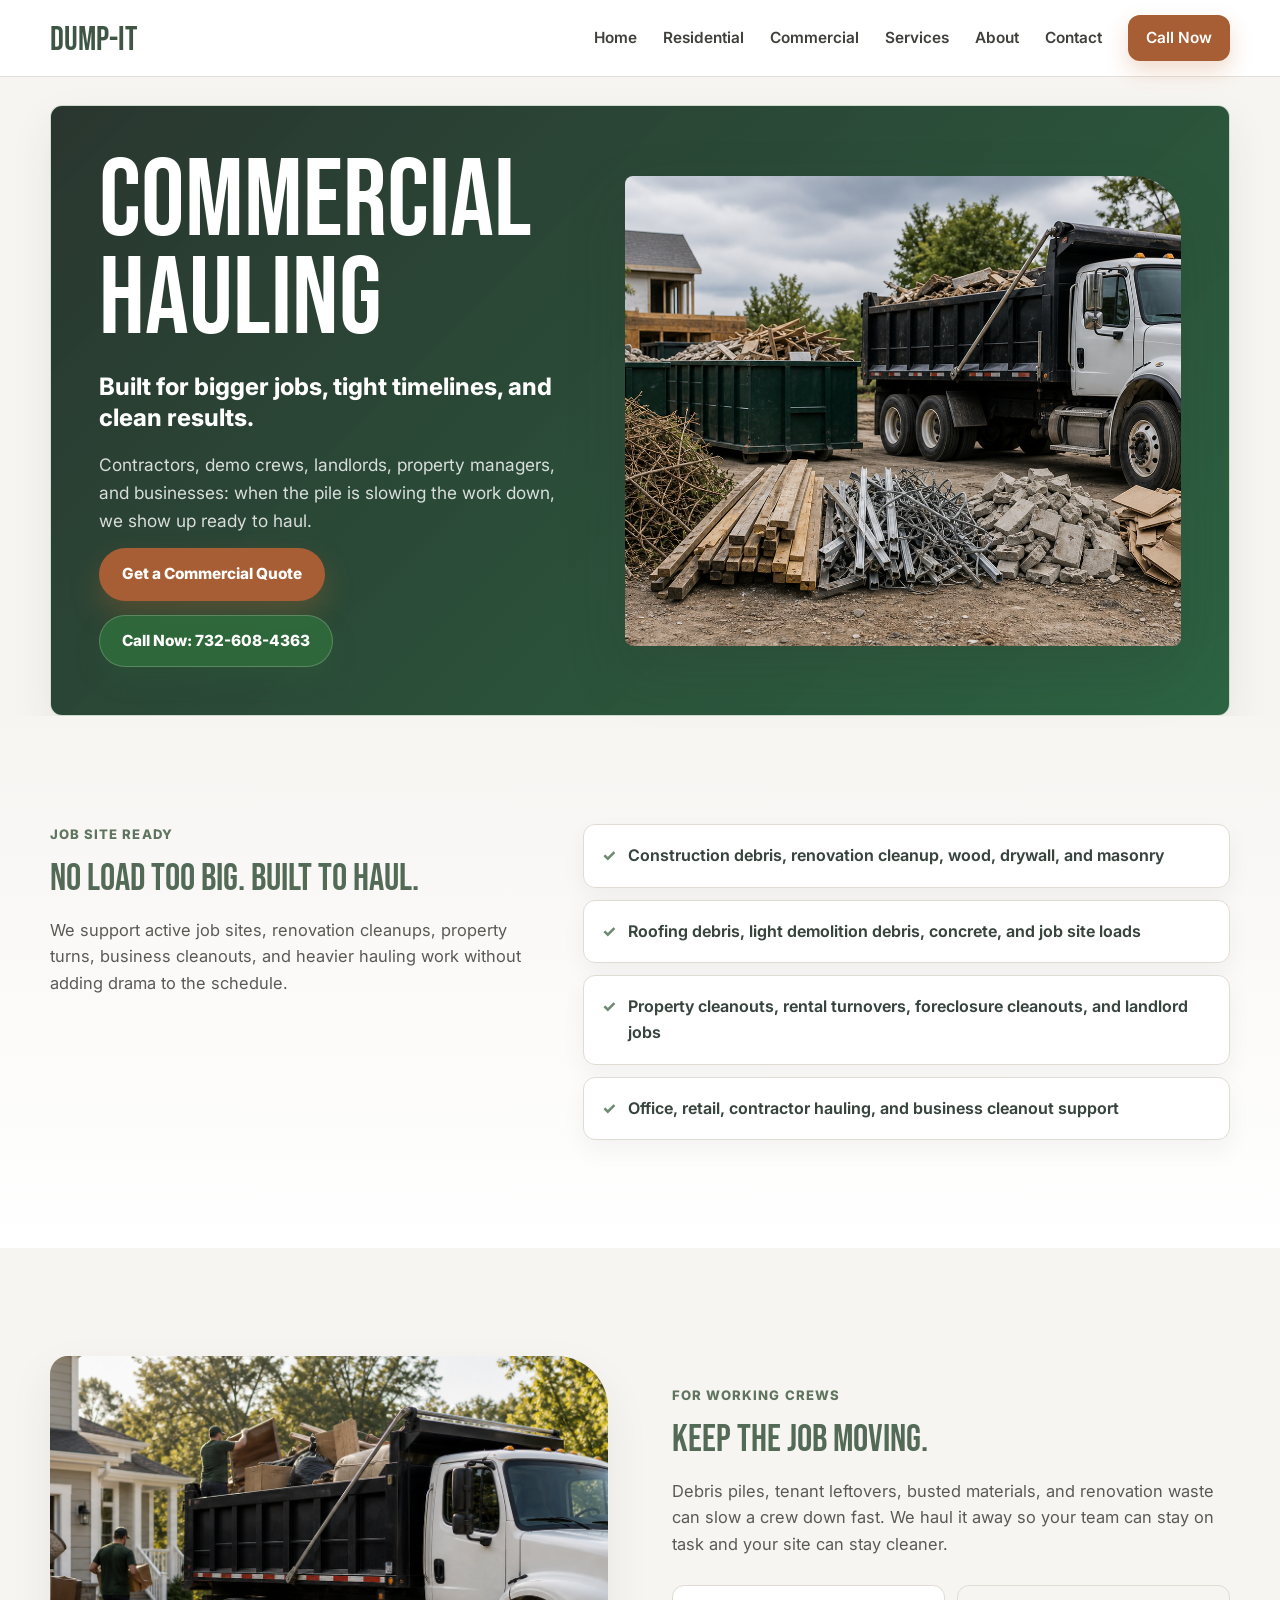
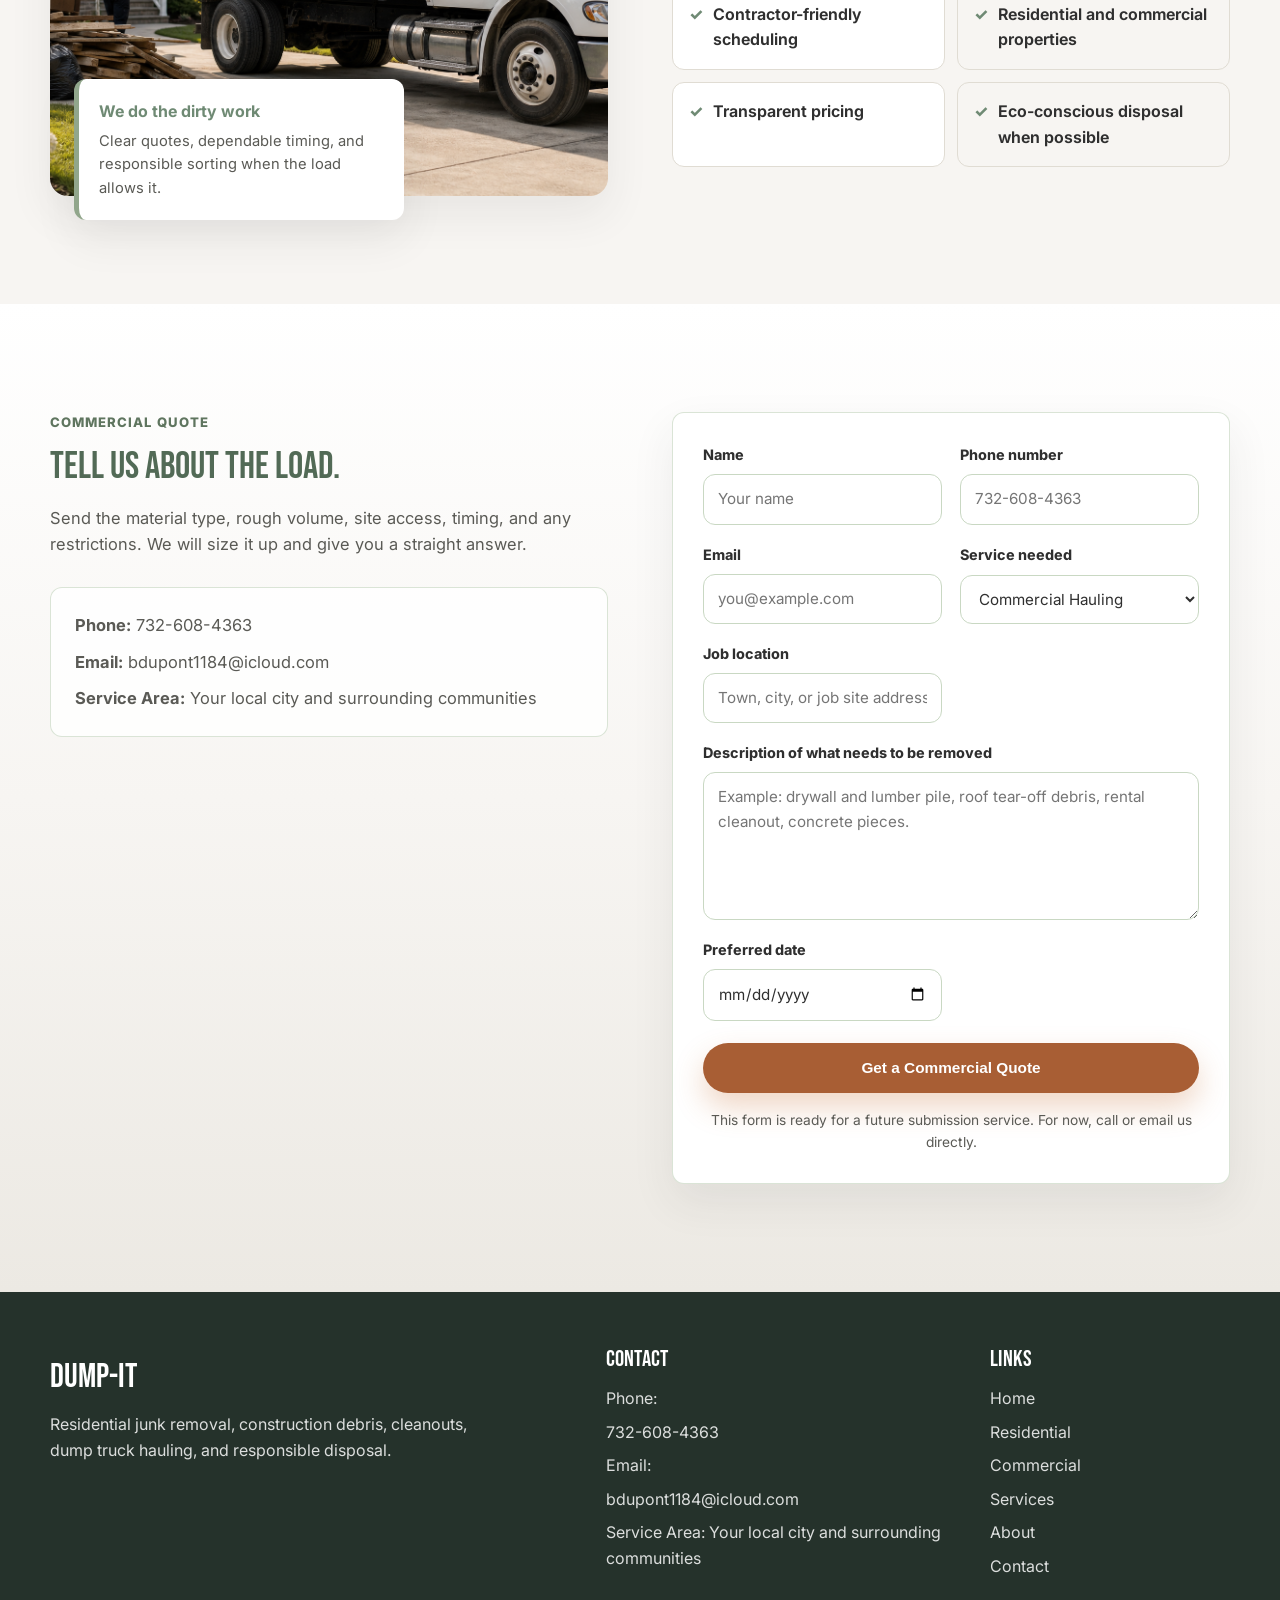
==== commit 969310a9: "Fix mobile initial scroll position" ====
--- a/commercial.html
+++ b/commercial.html
@@ -8,6 +8,7 @@
       content="DUMP-IT commercial hauling for businesses, contractors, property managers, landlords, cleanouts, and job sites."
     />
     <title>Commercial Hauling | DUMP-IT</title>
+    <script src="scroll-reset.js"></script>
     <link rel="preconnect" href="https://fonts.googleapis.com" />
     <link rel="preconnect" href="https://fonts.gstatic.com" crossorigin />
     <link
--- a/styles.css
+++ b/styles.css
@@ -1,18 +1,18 @@
 :root {
-  --forest: #1F5A36;
-  --sage: #9DBA92;
-  --sage-soft: #EEF5EA;
-  --moss: #496E45;
-  --sand: #EFE6D2;
-  --sand-soft: #FAF7EF;
+  --forest: #6F8A74;
+  --sage: #91A68B;
+  --sage-soft: #F0F4ED;
+  --moss: #5F755F;
+  --sand: #DDD5C7;
+  --sand-soft: #ECE9E3;
   --cream: #FFFFFF;
-  --orange: #A85324;
-  --orange-dark: #823E17;
-  --charcoal: #25322B;
-  --muted: #4F5F56;
-  --line: #D9E3D4;
-  --shadow: 0 18px 45px rgba(31, 90, 54, 0.1);
-  --radius: 8px;
+  --orange: #A85E34;
+  --orange-dark: #864927;
+  --charcoal: #2F2F2F;
+  --muted: #5A5A55;
+  --line: #E0DCD3;
+  --shadow: 0 18px 44px rgba(47, 47, 47, 0.08);
+  --radius: 12px;
   --max-width: 1180px;
 }
 
@@ -27,7 +27,7 @@
 body {
   margin: 0;
   color: var(--charcoal);
-  background: #F4F7F1;
+  background: #F7F5F2;
   font-family: "Inter", Arial, sans-serif;
   line-height: 1.6;
   overflow-x: hidden;
@@ -48,7 +48,7 @@
   top: 0;
   z-index: 20;
   background: rgba(255, 255, 255, 0.94);
-  border-bottom: 1px solid rgba(217, 227, 212, 0.95);
+  border-bottom: 1px solid rgba(224, 220, 211, 0.9);
   backdrop-filter: blur(16px);
 }
 
@@ -70,7 +70,7 @@
   display: inline-flex;
   align-items: center;
   gap: 10px;
-  color: var(--forest);
+  color: #3F5644;
   font-family: "Bebas Neue", "Arial Narrow", Arial, sans-serif;
   font-size: 2.15rem;
   font-weight: 400;
@@ -93,7 +93,7 @@
   display: flex;
   align-items: center;
   gap: 26px;
-  color: #33463A;
+  color: #3F3F3B;
   font-size: 0.96rem;
   font-weight: 600;
 }
@@ -103,7 +103,7 @@
 }
 
 .nav-links a:hover {
-  color: var(--forest);
+  color: #536B56;
 }
 
 .nav-call {
@@ -133,26 +133,25 @@
 
 .hero {
   display: grid;
-  grid-template-columns: 0.92fr 1.08fr;
+  grid-template-columns: 0.95fr 1.05fr;
   align-items: center;
-  gap: 56px;
+  gap: 62px;
   width: min(var(--max-width), calc(100% - 40px));
-  margin: 28px auto 0;
-  padding: 48px;
+  margin: 36px auto 0;
+  padding: 56px;
   color: var(--charcoal);
   background:
-    linear-gradient(135deg, rgba(255, 255, 255, 0.98), rgba(238, 245, 234, 0.94)),
-    repeating-linear-gradient(45deg, rgba(31, 90, 54, 0.035) 0 1px, transparent 1px 16px);
-  border: 1px solid rgba(217, 227, 212, 0.95);
-  border-radius: 8px;
+    linear-gradient(135deg, rgba(255, 255, 255, 0.98), rgba(236, 233, 227, 0.86));
+  border: 1px solid rgba(224, 220, 211, 0.95);
+  border-radius: 18px;
   box-shadow: var(--shadow);
 }
 
 .hero-content h1 {
   margin: 0;
-  color: var(--forest);
-  font-size: clamp(3.35rem, 7.5vw, 6.4rem);
-  line-height: 0.96;
+  color: #384B3D;
+  font-size: clamp(2.85rem, 5.7vw, 4.95rem);
+  line-height: 1.02;
   font-family: "Bebas Neue", "Arial Narrow", Arial, sans-serif;
   font-weight: 400;
   letter-spacing: 0;
@@ -168,8 +167,8 @@
 .hero-tagline {
   margin: 22px 0 0;
   max-width: 560px;
-  color: #304D37;
-  font-size: clamp(1.25rem, 2.2vw, 1.75rem);
+  color: #3E4B40;
+  font-size: clamp(1.15rem, 1.9vw, 1.5rem);
   line-height: 1.28;
   font-family: "Inter", Arial, sans-serif;
   font-weight: 750;
@@ -177,16 +176,25 @@
 
 .hero-copy {
   max-width: 620px;
-  margin: 22px 0 0;
+  margin: 18px 0 0;
   color: var(--muted);
   font-size: 1.08rem;
+}
+
+.choice-heading {
+  margin: 30px 0 0;
+  color: #39443A;
+  font-size: 0.92rem;
+  font-weight: 800;
+  letter-spacing: 0.04em;
+  text-transform: uppercase;
 }
 
 .hero-actions {
   display: flex;
   flex-wrap: wrap;
   gap: 14px;
-  margin-top: 34px;
+  margin-top: 14px;
 }
 
 .button {
@@ -195,7 +203,7 @@
   align-items: center;
   justify-content: center;
   border: 1px solid transparent;
-  border-radius: var(--radius);
+  border-radius: 999px;
   padding: 13px 22px;
   font-size: 0.96rem;
   font-weight: 800;
@@ -204,6 +212,20 @@
 
 .button:hover {
   transform: translateY(-2px);
+}
+
+.button-choice {
+  min-width: 225px;
+  color: #FFFFFF;
+  background: var(--orange);
+  border-color: var(--orange);
+  box-shadow: 0 12px 24px rgba(184, 106, 60, 0.2);
+}
+
+.button-choice:hover {
+  background: var(--orange-dark);
+  border-color: var(--orange-dark);
+  box-shadow: 0 16px 30px rgba(184, 106, 60, 0.25);
 }
 
 .button-primary {
@@ -244,9 +266,9 @@
   position: relative;
   min-height: 520px;
   overflow: hidden;
-  border-radius: 8px;
+  border-radius: 18px;
   background: var(--sage-soft);
-  box-shadow: 0 24px 60px rgba(31, 90, 54, 0.18);
+  box-shadow: 0 22px 50px rgba(47, 47, 47, 0.12);
 }
 
 .hero-media img {
@@ -265,14 +287,14 @@
   color: var(--charcoal);
   background: rgba(255, 255, 255, 0.94);
   border: 1px solid rgba(255, 255, 255, 0.78);
-  border-left: 5px solid var(--orange);
-  border-radius: var(--radius);
-  box-shadow: 0 16px 34px rgba(31, 75, 53, 0.16);
+  border-left: 5px solid var(--sage);
+  border-radius: var(--radius);
+  box-shadow: 0 16px 34px rgba(47, 47, 47, 0.12);
   backdrop-filter: blur(14px);
 }
 
 .path-section {
-  padding: 30px 0 68px;
+  padding: 56px 0 84px;
 }
 
 .path-grid {
@@ -282,14 +304,14 @@
 }
 
 .path-card {
-  min-height: 310px;
-  padding: 32px;
+  min-height: 300px;
+  padding: 36px;
   display: flex;
   flex-direction: column;
   align-items: flex-start;
   background:
-    linear-gradient(180deg, rgba(255, 255, 255, 0.99), rgba(250, 247, 239, 0.96));
-  border: 1px solid rgba(217, 227, 212, 0.95);
+    linear-gradient(180deg, rgba(255, 255, 255, 0.99), rgba(247, 245, 242, 0.98));
+  border: 1px solid rgba(224, 220, 211, 0.95);
   border-radius: var(--radius);
   box-shadow: var(--shadow);
   transition: transform 180ms ease, box-shadow 180ms ease, border-color 180ms ease;
@@ -297,8 +319,8 @@
 
 .path-card:hover {
   transform: translateY(-5px);
-  border-color: rgba(47, 107, 59, 0.32);
-  box-shadow: 0 22px 48px rgba(51, 51, 51, 0.14);
+  border-color: rgba(145, 166, 139, 0.65);
+  box-shadow: 0 22px 48px rgba(47, 47, 47, 0.1);
 }
 
 .path-card h3 {
@@ -332,12 +354,12 @@
 }
 
 .section {
-  padding: 92px 0;
+  padding: 108px 0;
 }
 
 .section-services,
 .section-process {
-  background: linear-gradient(180deg, #F4F7F1 0%, #FFFFFF 100%);
+  background: linear-gradient(180deg, #F7F5F2 0%, #FFFFFF 100%);
 }
 
 .section-heading {
@@ -362,8 +384,8 @@
 
 h2 {
   margin: 0;
-  color: var(--forest);
-  font-size: clamp(1.9rem, 3.2vw, 3rem);
+  color: #526A56;
+  font-size: clamp(1.85rem, 3vw, 2.85rem);
   line-height: 1.12;
   font-family: "Bebas Neue", "Arial Narrow", Arial, sans-serif;
   font-weight: 400;
@@ -391,27 +413,27 @@
 .service-grid {
   display: grid;
   grid-template-columns: repeat(2, 1fr);
-  gap: 16px;
+  gap: 20px;
 }
 
 .service-card {
   min-height: 178px;
-  padding: 28px;
+  padding: 30px;
   display: grid;
   grid-template-columns: auto 1fr;
   align-items: start;
   column-gap: 18px;
   background: rgba(255, 255, 255, 0.96);
-  border: 1px solid rgba(217, 227, 212, 0.95);
-  border-radius: var(--radius);
-  box-shadow: 0 10px 28px rgba(39, 48, 43, 0.06);
+  border: 1px solid rgba(224, 220, 211, 0.95);
+  border-radius: var(--radius);
+  box-shadow: 0 12px 30px rgba(47, 47, 47, 0.055);
   transition: transform 180ms ease, box-shadow 180ms ease, border-color 180ms ease;
 }
 
 .service-card:hover {
   transform: translateY(-5px);
-  border-color: rgba(196, 106, 46, 0.4);
-  box-shadow: 0 20px 42px rgba(51, 51, 51, 0.1), 0 10px 24px rgba(196, 106, 46, 0.12);
+  border-color: rgba(145, 166, 139, 0.6);
+  box-shadow: 0 20px 42px rgba(47, 47, 47, 0.08), 0 10px 24px rgba(184, 106, 60, 0.08);
 }
 
 .icon-wrap {
@@ -432,7 +454,7 @@
 
 .service-card:nth-child(even) .icon-wrap {
   color: var(--orange);
-  background: #F8E9DD;
+  background: #F8ECE4;
 }
 
 .icon-wrap svg {
@@ -470,7 +492,7 @@
   width: 100%;
   min-height: 440px;
   object-fit: cover;
-  border-radius: 8px 48px 8px 8px;
+  border-radius: 18px 52px 18px 18px;
   box-shadow: var(--shadow);
 }
 
@@ -481,7 +503,7 @@
   width: min(330px, calc(100% - 48px));
   padding: 20px;
   background: #fff;
-  border-left: 5px solid var(--orange);
+  border-left: 5px solid var(--sage);
   border-radius: var(--radius);
   box-shadow: var(--shadow);
 }
@@ -514,16 +536,16 @@
   gap: 10px;
   min-height: 58px;
   padding: 16px;
-  background: #F8FBF6;
+  background: #FFFFFF;
   border: 1px solid var(--line);
   border-radius: var(--radius);
-  color: #38443e;
+  color: var(--charcoal);
   font-weight: 650;
 }
 
 .benefit-list div:nth-child(even) {
-  background: #FFF8EF;
-  border-color: #EAD7C4;
+  background: #F7F5F2;
+  border-color: var(--line);
 }
 
 .benefit-list span {
@@ -543,34 +565,36 @@
   overflow: hidden;
   min-height: 245px;
   padding: 34px;
-  background: #1F5A36;
-  border-radius: var(--radius);
-  color: var(--cream);
+  background: #FFFFFF;
+  border: 1px solid var(--line);
+  border-radius: var(--radius);
+  color: var(--charcoal);
+  box-shadow: var(--shadow);
 }
 
 .process-step:nth-child(2) {
-  background: #3F7244;
+  background: #F7F5F2;
 }
 
 .process-step:nth-child(3) {
-  background: #496E45;
+  background: #F0F4ED;
 }
 
 .process-step span {
   display: block;
   margin-bottom: 54px;
-  color: rgba(255, 255, 255, 0.72);
+  color: var(--orange);
   font-size: 0.95rem;
   font-weight: 800;
 }
 
 .process-step h3 {
-  color: var(--cream);
+  color: var(--charcoal);
   font-size: 1.35rem;
 }
 
 .process-step p {
-  color: rgba(255, 255, 255, 0.82);
+  color: var(--muted);
 }
 
 .about-grid {
@@ -590,7 +614,7 @@
 }
 
 .section-contact {
-  background: linear-gradient(180deg, #FFFFFF 0%, #FAF7EF 50%, #EEF5EA 100%);
+  background: linear-gradient(180deg, #FFFFFF 0%, #F7F5F2 50%, #ECE9E3 100%);
 }
 
 .subpage-hero {
@@ -900,7 +924,7 @@
   }
 
   .hero-content h1 {
-    font-size: clamp(2.7rem, 12vw, 3.6rem);
+    font-size: clamp(2.35rem, 10vw, 3.2rem);
   }
 
   .subpage-hero h1 {
